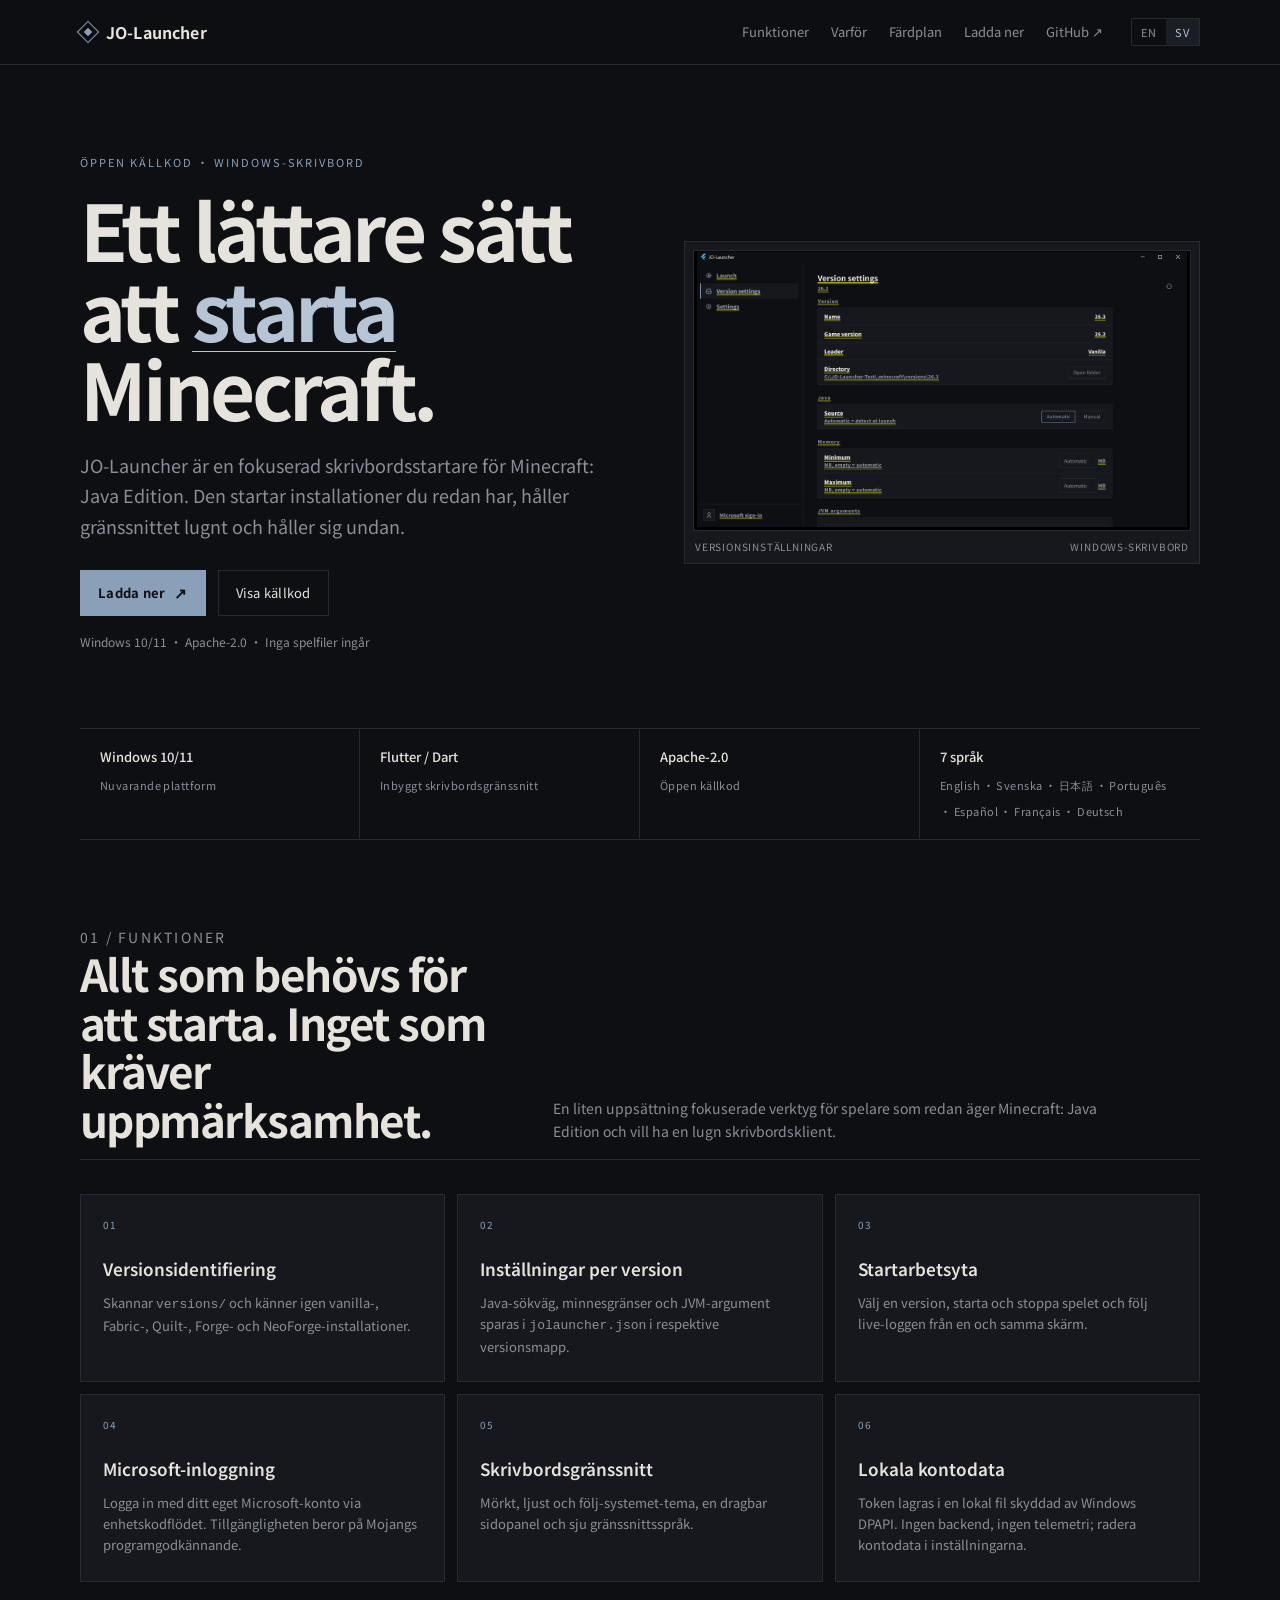
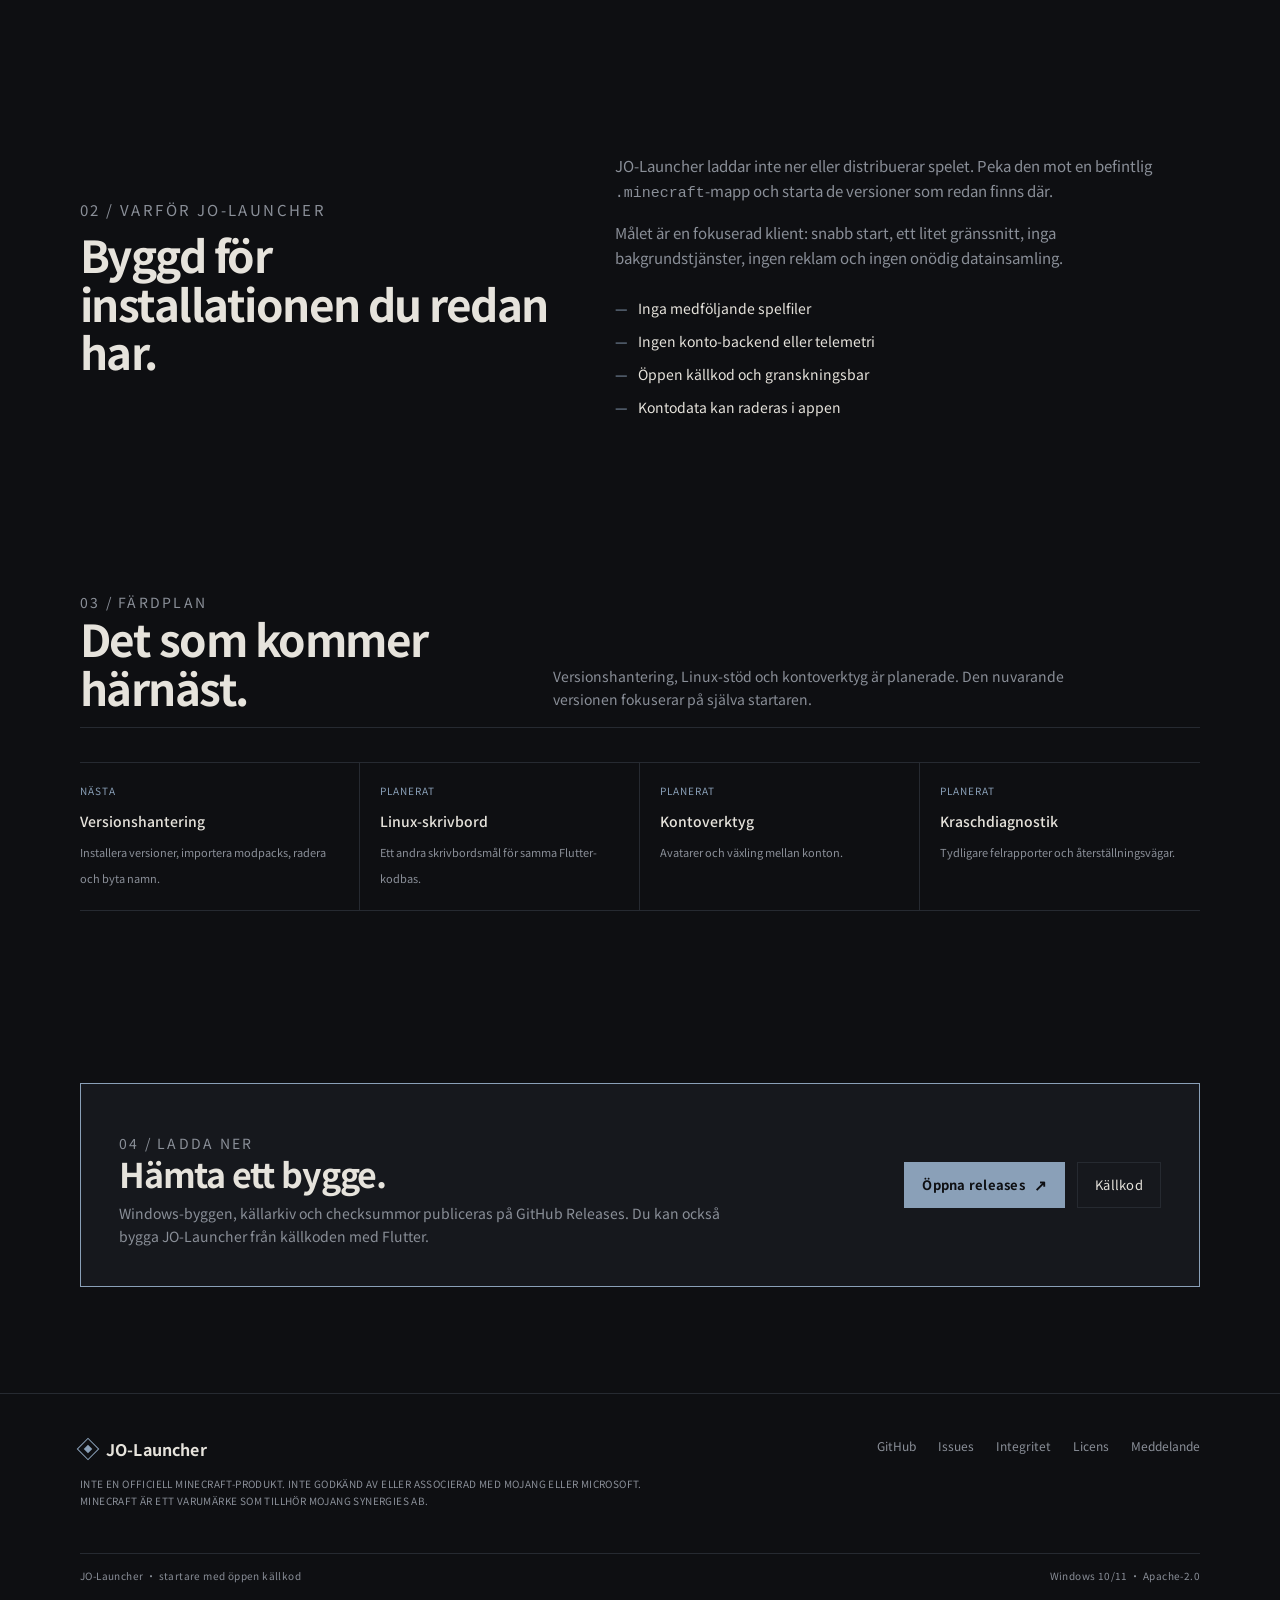
==== site/sv.html @ 1412f0dd "新增项目主页" ====
<!doctype html>
<html lang="sv">
<head>
  <meta charset="utf-8">
  <meta name="viewport" content="width=device-width, initial-scale=1">
  <meta name="theme-color" content="#0e0f12">
  <meta name="description" content="JO-Launcher är en lättviktig startare med öppen källkod för Minecraft: Java Edition.">
  <title>JO-Launcher — en lättare Minecraft: Java Edition-startare</title>
  <link rel="icon" href="assets/favicon.ico">
  <link rel="stylesheet" href="style.css">
</head>
<body>
  <a class="skip" href="#main">Hoppa till innehållet</a>

  <header>
    <div class="wrap header-inner">
      <a class="brand" href="sv.html"><span class="mark" aria-hidden="true"></span>JO-Launcher</a>
      <nav aria-label="Huvudnavigering">
        <a href="#features">Funktioner</a>
        <a href="#why">Varför</a>
        <a href="#roadmap">Färdplan</a>
        <a href="#download">Ladda ner</a>
        <a href="https://github.com/JO-Beacon/JO-Launcher" target="_blank" rel="noopener">GitHub ↗</a>
      </nav>
      <div class="lang" aria-label="Språk">
        <a href="index.html">EN</a>
        <a class="active" href="sv.html" aria-current="page">SV</a>
      </div>
    </div>
  </header>

  <main id="main">
    <section class="wrap hero">
      <div>
        <p class="eyebrow">Öppen källkod · Windows-skrivbord</p>
        <h1>Ett lättare sätt att <em>starta</em> Minecraft.</h1>
        <p class="lead">JO-Launcher är en fokuserad skrivbordsstartare för Minecraft: Java Edition. Den startar installationer du redan har, håller gränssnittet lugnt och håller sig undan.</p>
        <div class="actions">
          <a class="btn primary" href="https://github.com/JO-Beacon/JO-Launcher/releases" target="_blank" rel="noopener">Ladda ner <span>↗</span></a>
          <a class="btn" href="https://github.com/JO-Beacon/JO-Launcher" target="_blank" rel="noopener">Visa källkod</a>
        </div>
        <p class="note">Windows 10/11 · Apache-2.0 · Inga spelfiler ingår</p>
      </div>

      <figure class="shot">
        <img src="assets/screenshot.png" alt="JO-Launchers skärm för versionsinställningar" width="1128" height="720">
        <figcaption><span>Versionsinställningar</span><span>Windows-skrivbord</span></figcaption>
      </figure>
    </section>

    <div class="wrap meta-strip" aria-label="Projektfakta">
      <div><strong>Windows 10/11</strong><span>Nuvarande plattform</span></div>
      <div><strong>Flutter / Dart</strong><span>Inbyggt skrivbordsgränssnitt</span></div>
      <div><strong>Apache-2.0</strong><span>Öppen källkod</span></div>
      <div><strong>7 språk</strong><span>English · Svenska · 日本語 · Português · Español · Français · Deutsch</span></div>
    </div>

    <section id="features" class="wrap">
      <div class="section-head">
        <div>
          <p class="section-kicker">01 / Funktioner</p>
          <h2>Allt som behövs för att starta. Inget som kräver uppmärksamhet.</h2>
        </div>
        <p>En liten uppsättning fokuserade verktyg för spelare som redan äger Minecraft: Java Edition och vill ha en lugn skrivbordsklient.</p>
      </div>

      <div class="feature-grid">
        <article class="feature">
          <span class="index">01</span>
          <h3>Versionsidentifiering</h3>
          <p>Skannar <code>versions/</code> och känner igen vanilla-, Fabric-, Quilt-, Forge- och NeoForge-installationer.</p>
        </article>
        <article class="feature">
          <span class="index">02</span>
          <h3>Inställningar per version</h3>
          <p>Java-sökväg, minnesgränser och JVM-argument sparas i <code>jolauncher.json</code> i respektive versionsmapp.</p>
        </article>
        <article class="feature">
          <span class="index">03</span>
          <h3>Startarbetsyta</h3>
          <p>Välj en version, starta och stoppa spelet och följ live-loggen från en och samma skärm.</p>
        </article>
        <article class="feature">
          <span class="index">04</span>
          <h3>Microsoft-inloggning</h3>
          <p>Logga in med ditt eget Microsoft-konto via enhetskodflödet. Tillgängligheten beror på Mojangs programgodkännande.</p>
        </article>
        <article class="feature">
          <span class="index">05</span>
          <h3>Skrivbordsgränssnitt</h3>
          <p>Mörkt, ljust och följ-systemet-tema, en dragbar sidopanel och sju gränssnittsspråk.</p>
        </article>
        <article class="feature">
          <span class="index">06</span>
          <h3>Lokala kontodata</h3>
          <p>Token lagras i en lokal fil skyddad av Windows DPAPI. Ingen backend, ingen telemetri; radera kontodata i inställningarna.</p>
        </article>
      </div>
    </section>

    <section id="why" class="wrap why">
      <div>
        <p class="section-kicker">02 / Varför JO-Launcher</p>
        <h2>Byggd för installationen du redan har.</h2>
      </div>
      <div>
        <p>JO-Launcher laddar inte ner eller distribuerar spelet. Peka den mot en befintlig <code>.minecraft</code>-mapp och starta de versioner som redan finns där.</p>
        <p>Målet är en fokuserad klient: snabb start, ett litet gränssnitt, inga bakgrundstjänster, ingen reklam och ingen onödig datainsamling.</p>
        <ul class="checklist">
          <li>Inga medföljande spelfiler</li>
          <li>Ingen konto-backend eller telemetri</li>
          <li>Öppen källkod och granskningsbar</li>
          <li>Kontodata kan raderas i appen</li>
        </ul>
      </div>
    </section>

    <section id="roadmap" class="wrap">
      <div class="section-head">
        <div>
          <p class="section-kicker">03 / Färdplan</p>
          <h2>Det som kommer härnäst.</h2>
        </div>
        <p>Versionshantering, Linux-stöd och kontoverktyg är planerade. Den nuvarande versionen fokuserar på själva startaren.</p>
      </div>
      <div class="roadmap">
        <div><span>NÄSTA</span><strong>Versionshantering</strong><small>Installera versioner, importera modpacks, radera och byta namn.</small></div>
        <div><span>PLANERAT</span><strong>Linux-skrivbord</strong><small>Ett andra skrivbordsmål för samma Flutter-kodbas.</small></div>
        <div><span>PLANERAT</span><strong>Kontoverktyg</strong><small>Avatarer och växling mellan konton.</small></div>
        <div><span>PLANERAT</span><strong>Kraschdiagnostik</strong><small>Tydligare felrapporter och återställningsvägar.</small></div>
      </div>
    </section>

    <section id="download" class="wrap">
      <div class="download">
        <div>
          <p class="section-kicker">04 / Ladda ner</p>
          <h2>Hämta ett bygge.</h2>
          <p>Windows-byggen, källarkiv och checksummor publiceras på GitHub Releases. Du kan också bygga JO-Launcher från källkoden med Flutter.</p>
        </div>
        <div class="actions">
          <a class="btn primary" href="https://github.com/JO-Beacon/JO-Launcher/releases" target="_blank" rel="noopener">Öppna releases <span>↗</span></a>
          <a class="btn" href="https://github.com/JO-Beacon/JO-Launcher" target="_blank" rel="noopener">Källkod</a>
        </div>
      </div>
    </section>
  </main>

  <footer>
    <div class="wrap footer-inner">
      <div>
        <a class="brand footer-brand" href="sv.html"><span class="mark" aria-hidden="true"></span>JO-Launcher</a>
        <p class="disclaimer">Inte en officiell Minecraft-produkt. Inte godkänd av eller associerad med Mojang eller Microsoft. Minecraft är ett varumärke som tillhör Mojang Synergies AB.</p>
      </div>
      <div class="footer-links">
        <a href="https://github.com/JO-Beacon/JO-Launcher" target="_blank" rel="noopener">GitHub</a>
        <a href="https://github.com/JO-Beacon/JO-Launcher/issues" target="_blank" rel="noopener">Issues</a>
        <a href="https://github.com/JO-Beacon/JO-Launcher/blob/main/PRIVACY.md" target="_blank" rel="noopener">Integritet</a>
        <a href="https://github.com/JO-Beacon/JO-Launcher/blob/main/LICENSE" target="_blank" rel="noopener">Licens</a>
        <a href="https://github.com/JO-Beacon/JO-Launcher/blob/main/NOTICE" target="_blank" rel="noopener">Meddelande</a>
      </div>
    </div>
    <div class="wrap footer-bottom">
      <span>JO-Launcher · startare med öppen källkod</span>
      <span>Windows 10/11 · Apache-2.0</span>
    </div>
  </footer>
</body>
</html>
---- site/style.css ----
@font-face {
  font-family: "Noto Sans SC";
  src: url("assets/NotoSansSC-subset.woff2") format("woff2");
  font-weight: 100 900;
  font-display: swap;
}

:root {
  color-scheme: dark;
  --bg: #0e0f12;
  --surface: #16181d;
  --surface-2: #1b1e24;
  --border: #262a31;
  --text: #e6e3dc;
  --secondary: #8a8f98;
  --accent: #8aa0b8;
  --accent-soft: #b5c5d6;
  --danger: #c98a7a;
  --max: 1120px;
}

* {
  box-sizing: border-box;
}

html {
  scroll-behavior: smooth;
}

body {
  margin: 0;
  background: var(--bg);
  color: var(--text);
  font-family: "Noto Sans SC", "Segoe UI", sans-serif;
  font-size: 16px;
  line-height: 1.65;
  -webkit-font-smoothing: antialiased;
}

a {
  color: var(--accent-soft);
  text-decoration: none;
}

a:hover {
  color: var(--text);
}

.wrap {
  width: min(var(--max), calc(100% - 48px));
  margin: 0 auto;
}

.skip {
  position: absolute;
  left: -9999px;
  top: 8px;
  background: var(--surface);
  border: 1px solid var(--accent);
  padding: 8px 12px;
  z-index: 20;
}

.skip:focus {
  left: 8px;
}

header {
  position: sticky;
  top: 0;
  z-index: 10;
  background: color-mix(in srgb, var(--bg) 90%, transparent);
  border-bottom: 1px solid var(--border);
  backdrop-filter: blur(14px);
}

.header-inner {
  min-height: 64px;
  display: flex;
  align-items: center;
  gap: 28px;
}

.brand {
  display: inline-flex;
  align-items: center;
  gap: 10px;
  color: var(--text);
  font-weight: 700;
  letter-spacing: 0.01em;
  white-space: nowrap;
}

.mark {
  width: 16px;
  height: 16px;
  border: 1px solid var(--accent);
  transform: rotate(45deg);
  display: inline-block;
  position: relative;
}

.mark::after {
  content: "";
  position: absolute;
  inset: 4px;
  background: var(--accent);
}

nav {
  display: flex;
  gap: 22px;
  margin-left: auto;
  font-size: 13px;
}

nav a {
  color: var(--secondary);
}

nav a:hover {
  color: var(--text);
}

.lang {
  display: inline-flex;
  border: 1px solid var(--border);
  font-size: 11px;
  letter-spacing: 0.08em;
  text-transform: uppercase;
}

.lang a {
  padding: 4px 9px;
  color: var(--secondary);
}

.lang a.active {
  background: var(--surface-2);
  color: var(--accent-soft);
}

main {
  overflow: hidden;
}

.hero {
  display: grid;
  grid-template-columns: 1.03fr 0.97fr;
  align-items: center;
  gap: 56px;
  padding: 88px 0 76px;
}

.eyebrow {
  margin: 0 0 18px;
  color: var(--accent);
  font-size: 11px;
  letter-spacing: 0.18em;
  text-transform: uppercase;
}

h1,
h2,
h3,
p {
  margin-top: 0;
}

h1 {
  max-width: 700px;
  margin-bottom: 22px;
  font-size: clamp(44px, 6.2vw, 78px);
  line-height: 1.02;
  letter-spacing: -0.045em;
  font-weight: 700;
}

h1 em {
  color: var(--accent-soft);
  font-style: normal;
  text-decoration: underline;
  text-decoration-thickness: 1px;
  text-underline-offset: 0.12em;
}

.lead {
  max-width: 560px;
  margin-bottom: 28px;
  color: var(--secondary);
  font-size: 18px;
  line-height: 1.7;
}

.actions {
  display: flex;
  flex-wrap: wrap;
  gap: 12px;
}

.btn {
  display: inline-flex;
  align-items: center;
  gap: 9px;
  min-height: 42px;
  padding: 10px 17px;
  border: 1px solid var(--border);
  color: var(--text);
  font-size: 13px;
  letter-spacing: 0.02em;
}

.btn:hover {
  border-color: var(--accent);
  color: var(--text);
}

.btn.primary {
  background: var(--accent);
  border-color: var(--accent);
  color: var(--bg);
  font-weight: 700;
}

.btn.primary:hover {
  background: var(--accent-soft);
  border-color: var(--accent-soft);
}

.btn span {
  font-size: 15px;
}

.note {
  margin: 16px 0 0;
  color: var(--secondary);
  font-size: 12px;
}

.shot {
  margin: 0;
  border: 1px solid var(--border);
  background: var(--surface);
  padding: 8px;
}

.shot img {
  display: block;
  width: 100%;
  height: auto;
  border: 1px solid var(--border);
}

.shot figcaption {
  display: flex;
  justify-content: space-between;
  gap: 12px;
  padding: 8px 2px 0;
  color: var(--secondary);
  font-size: 10px;
  letter-spacing: 0.08em;
  text-transform: uppercase;
}

.meta-strip {
  display: grid;
  grid-template-columns: repeat(4, 1fr);
  border-top: 1px solid var(--border);
  border-bottom: 1px solid var(--border);
}

.meta-strip div {
  min-height: 70px;
  padding: 17px 20px;
  border-right: 1px solid var(--border);
}

.meta-strip div:last-child {
  border-right: 0;
}

.meta-strip strong {
  display: block;
  margin-bottom: 2px;
  color: var(--text);
  font-size: 13px;
  font-weight: 500;
}

.meta-strip span {
  color: var(--secondary);
  font-size: 11px;
  letter-spacing: 0.04em;
}

section {
  padding: 86px 0;
}

.section-head {
  display: grid;
  grid-template-columns: 0.8fr 1.2fr;
  gap: 42px;
  align-items: end;
  margin-bottom: 34px;
  padding-bottom: 16px;
  border-bottom: 1px solid var(--border);
}

.section-kicker {
  margin-bottom: 8px;
  color: var(--accent);
  font-size: 10px;
  letter-spacing: 0.16em;
  text-transform: uppercase;
}

h2 {
  margin-bottom: 0;
  font-size: clamp(30px, 4vw, 44px);
  line-height: 1.1;
  letter-spacing: -0.035em;
}

.section-head p {
  max-width: 560px;
  margin: 0;
  color: var(--secondary);
  font-size: 14px;
}

.feature-grid {
  display: grid;
  grid-template-columns: repeat(3, 1fr);
  gap: 12px;
}

.feature {
  min-height: 188px;
  padding: 22px;
  border: 1px solid var(--border);
  background: var(--surface);
}

.feature:hover {
  border-color: var(--accent);
}

.feature .index {
  display: block;
  margin-bottom: 22px;
  color: var(--accent);
  font-size: 10px;
  letter-spacing: 0.1em;
}

.feature h3 {
  margin-bottom: 8px;
  font-size: 17px;
  font-weight: 600;
}

.feature p {
  margin: 0;
  color: var(--secondary);
  font-size: 13px;
  line-height: 1.65;
}

.why {
  display: grid;
  grid-template-columns: 0.9fr 1.1fr;
  gap: 56px;
  align-items: center;
}

.why p {
  max-width: 560px;
  color: var(--secondary);
  font-size: 15px;
}

.checklist {
  display: grid;
  gap: 10px;
  margin: 26px 0 0;
  padding: 0;
  list-style: none;
}

.checklist li {
  display: flex;
  gap: 10px;
  color: var(--text);
  font-size: 14px;
}

.checklist li::before {
  content: "—";
  color: var(--accent);
}

.roadmap {
  display: grid;
  grid-template-columns: repeat(4, 1fr);
  border-top: 1px solid var(--border);
}

.roadmap div {
  padding: 20px 20px 20px 0;
  border-bottom: 1px solid var(--border);
  border-right: 1px solid var(--border);
}

.roadmap div:not(:first-child) {
  padding-left: 20px;
}

.roadmap div:last-child {
  border-right: 0;
}

.roadmap span {
  display: block;
  margin-bottom: 10px;
  color: var(--accent);
  font-size: 10px;
  letter-spacing: 0.1em;
}

.roadmap strong {
  display: block;
  margin-bottom: 4px;
  font-size: 14px;
  font-weight: 500;
}

.roadmap small {
  color: var(--secondary);
  font-size: 11px;
}

.download {
  display: flex;
  justify-content: space-between;
  align-items: center;
  gap: 36px;
  padding: 38px;
  border: 1px solid var(--accent);
  background: var(--surface);
}

.download h2 {
  font-size: clamp(26px, 3vw, 34px);
}

.download p {
  max-width: 620px;
  margin: 10px 0 0;
  color: var(--secondary);
  font-size: 14px;
}

.download .actions {
  flex-shrink: 0;
}

footer {
  margin-top: 20px;
  border-top: 1px solid var(--border);
}

.footer-inner {
  display: grid;
  grid-template-columns: 1.3fr 0.7fr;
  gap: 40px;
  padding: 42px 0 34px;
}

.footer-brand {
  margin-bottom: 12px;
}

.disclaimer {
  max-width: 620px;
  color: var(--secondary);
  font-size: 10px;
  line-height: 1.7;
  letter-spacing: 0.04em;
  text-transform: uppercase;
}

.footer-links {
  display: flex;
  flex-wrap: wrap;
  justify-content: flex-end;
  align-content: flex-start;
  gap: 12px 22px;
  color: var(--secondary);
  font-size: 12px;
}

.footer-links a {
  color: var(--secondary);
}

.footer-bottom {
  display: flex;
  justify-content: space-between;
  gap: 20px;
  padding: 14px 0 24px;
  border-top: 1px solid var(--border);
  color: var(--secondary);
  font-size: 10px;
  letter-spacing: 0.04em;
}

@media (max-width: 900px) {
  .hero,
  .why,
  .section-head {
    grid-template-columns: 1fr;
  }

  .hero {
    gap: 34px;
    padding-top: 58px;
  }

  .feature-grid {
    grid-template-columns: repeat(2, 1fr);
  }

  .roadmap {
    grid-template-columns: repeat(2, 1fr);
  }

  .roadmap div:nth-child(2) {
    border-right: 0;
  }

  .download {
    align-items: flex-start;
    flex-direction: column;
  }

  .meta-strip {
    grid-template-columns: repeat(2, 1fr);
  }

  .meta-strip div:nth-child(2) {
    border-right: 0;
  }

  .meta-strip div:nth-child(-n + 2) {
    border-bottom: 1px solid var(--border);
  }
}

@media (max-width: 620px) {
  .wrap {
    width: min(var(--max), calc(100% - 32px));
  }

  header {
    position: static;
  }

  .header-inner {
    flex-wrap: wrap;
    gap: 12px;
    padding: 14px 0;
  }

  nav {
    order: 3;
    width: 100%;
    gap: 16px;
    margin-left: 0;
  }

  .lang {
    margin-left: auto;
  }

  .hero {
    padding: 46px 0 54px;
  }

  h1 {
    font-size: 44px;
  }

  .lead {
    font-size: 16px;
  }

  section {
    padding: 62px 0;
  }

  .feature-grid,
  .roadmap {
    grid-template-columns: 1fr;
  }

  .roadmap div,
  .roadmap div:not(:first-child) {
    padding: 16px 0;
    border-right: 0;
  }

  .download {
    padding: 24px;
  }

  .footer-inner {
    grid-template-columns: 1fr;
  }

  .footer-links {
    justify-content: flex-start;
  }

  .footer-bottom {
    flex-direction: column;
    gap: 6px;
  }
}
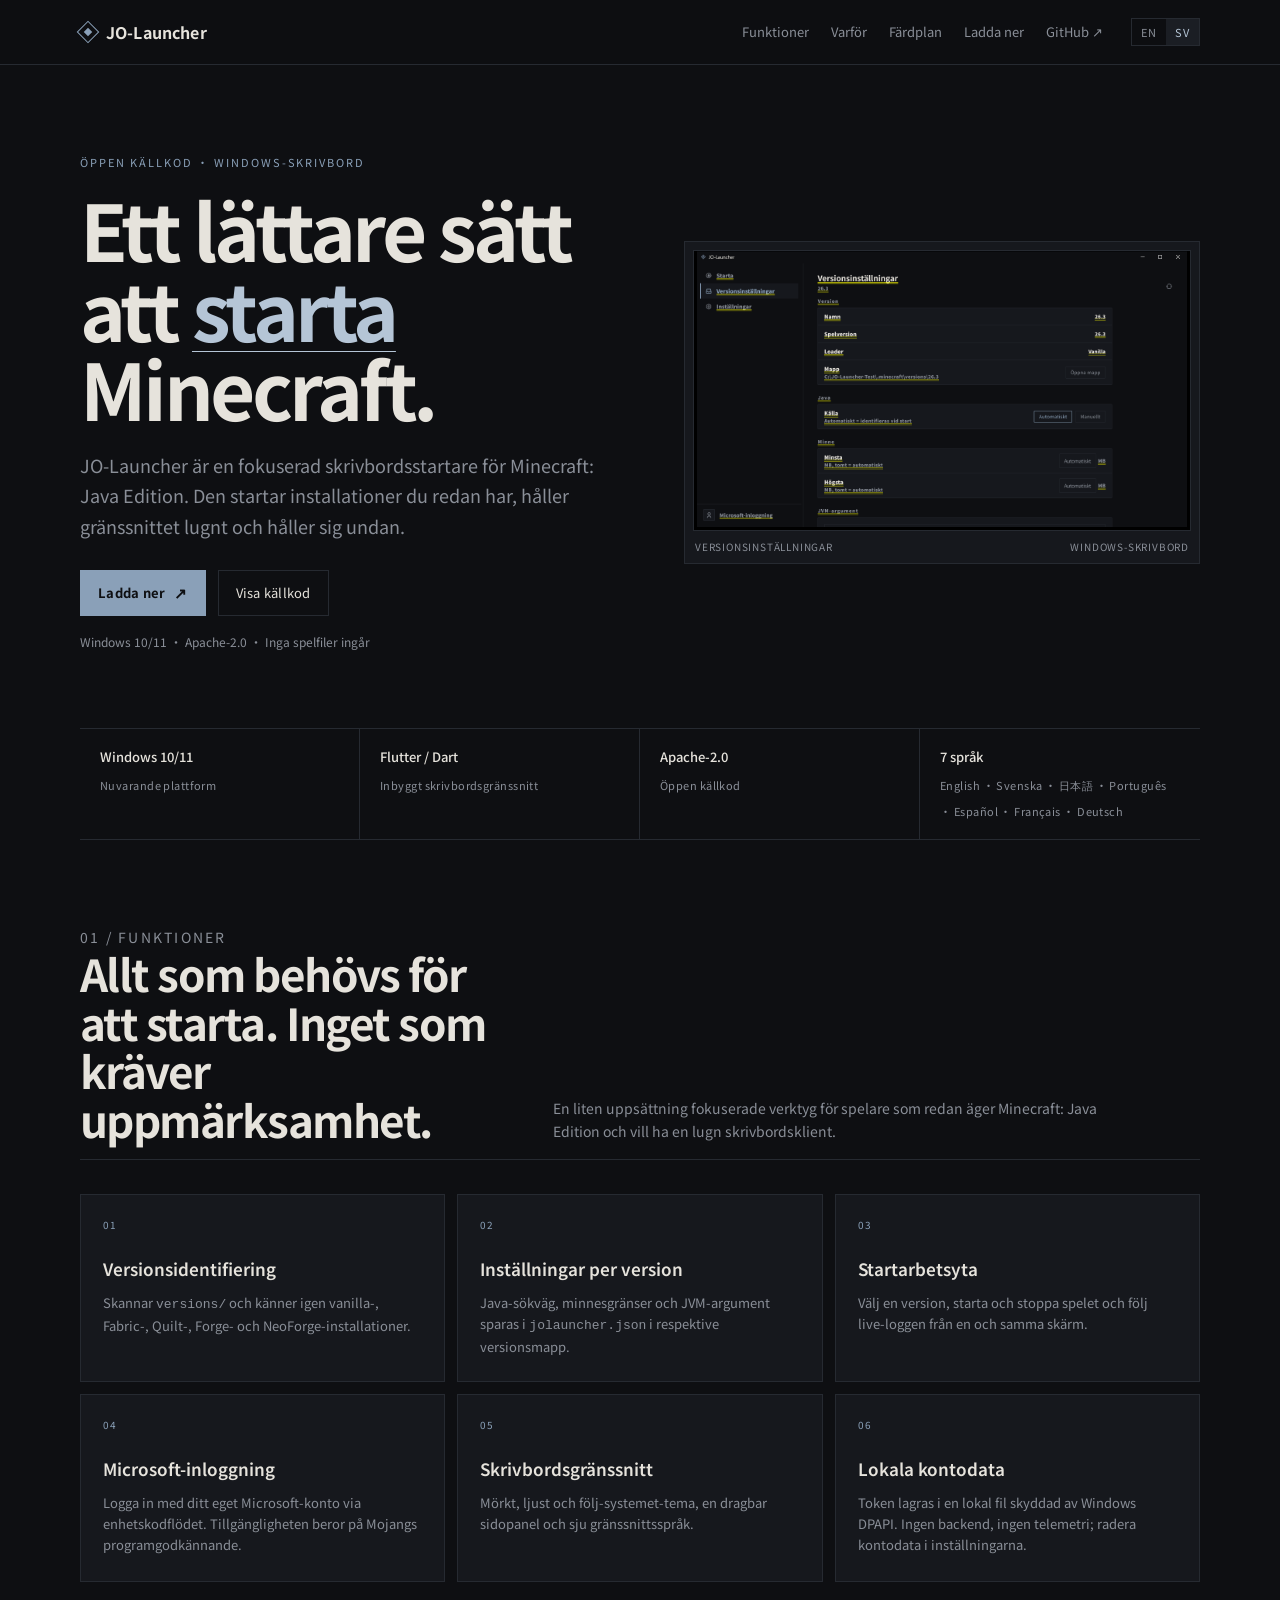
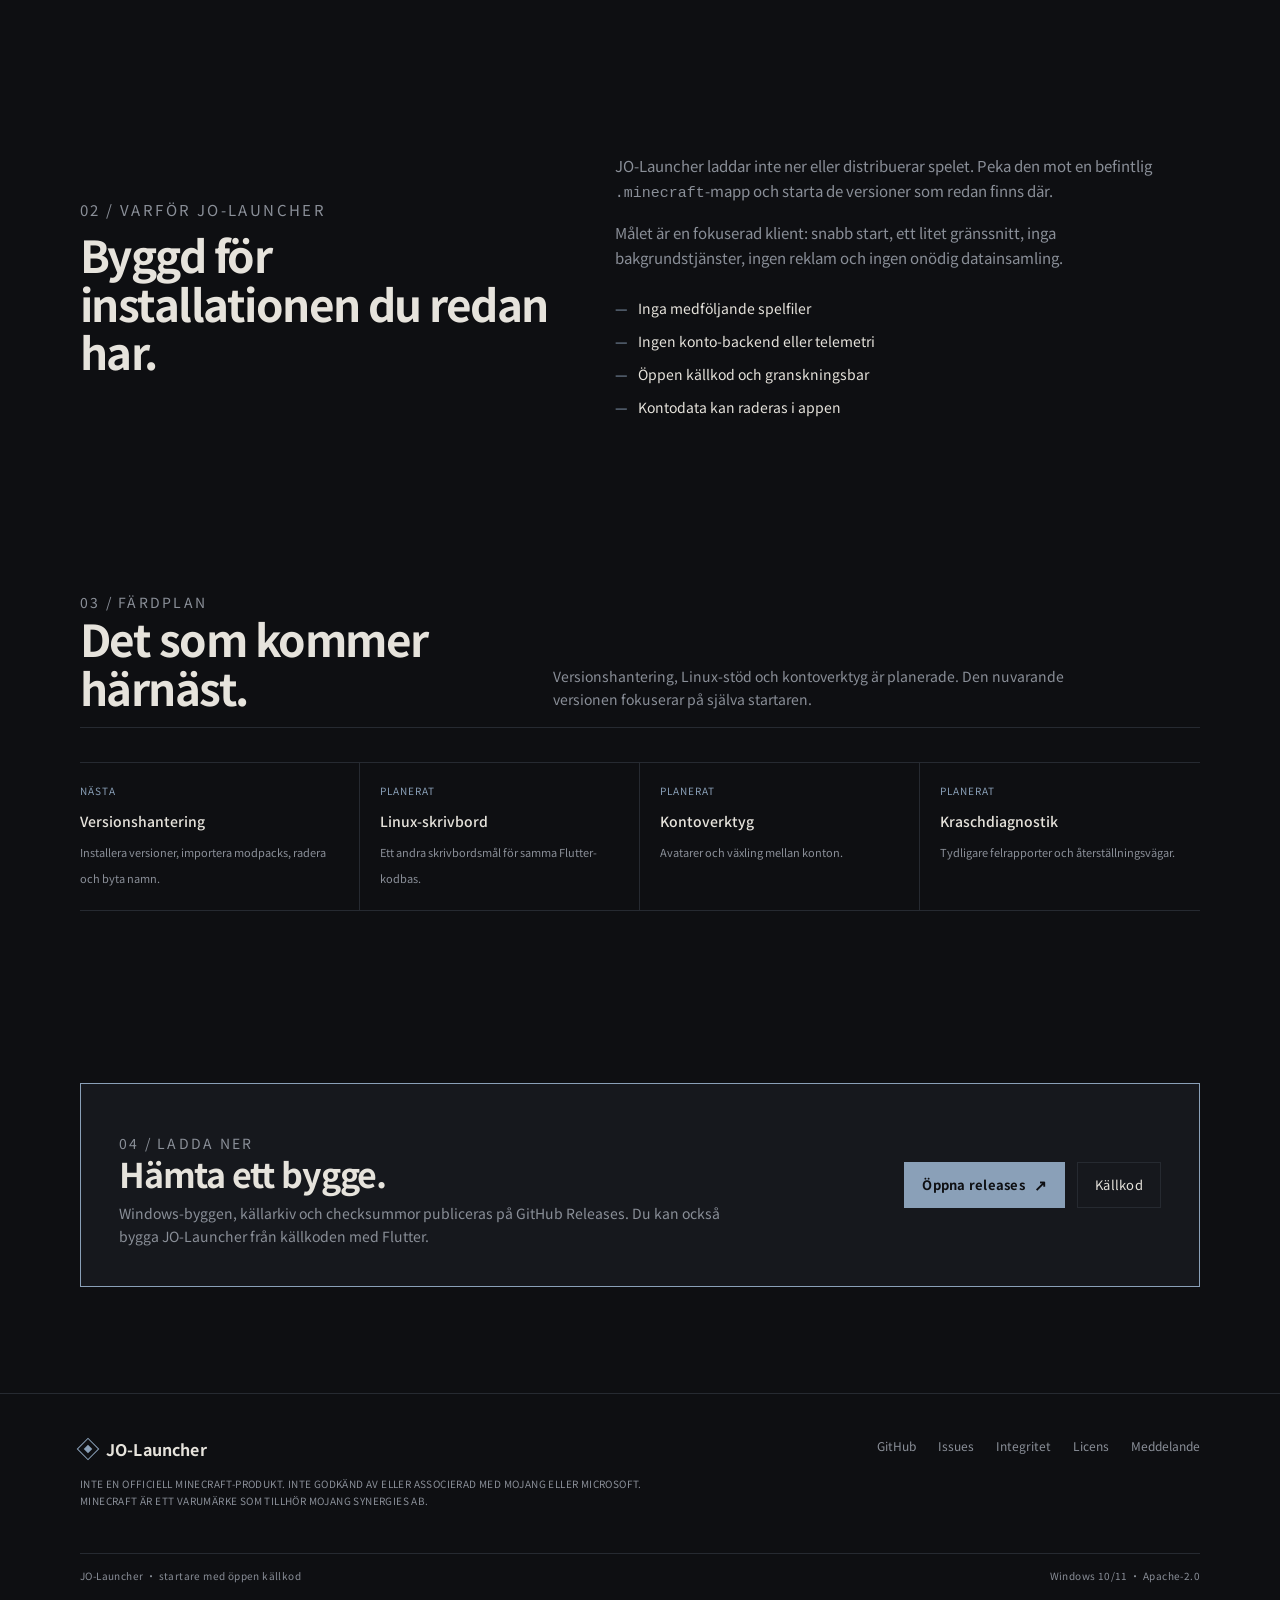
==== commit 4ad139bf: "更新中英文截图" ====
--- a/site/sv.html
+++ b/site/sv.html
@@ -43,7 +43,7 @@
       </div>
 
       <figure class="shot">
-        <img src="assets/screenshot.png" alt="JO-Launchers skärm för versionsinställningar" width="1128" height="720">
+        <img src="assets/screenshot_sv.png" alt="JO-Launchers skärm för versionsinställningar" width="1280" height="720">
         <figcaption><span>Versionsinställningar</span><span>Windows-skrivbord</span></figcaption>
       </figure>
     </section>
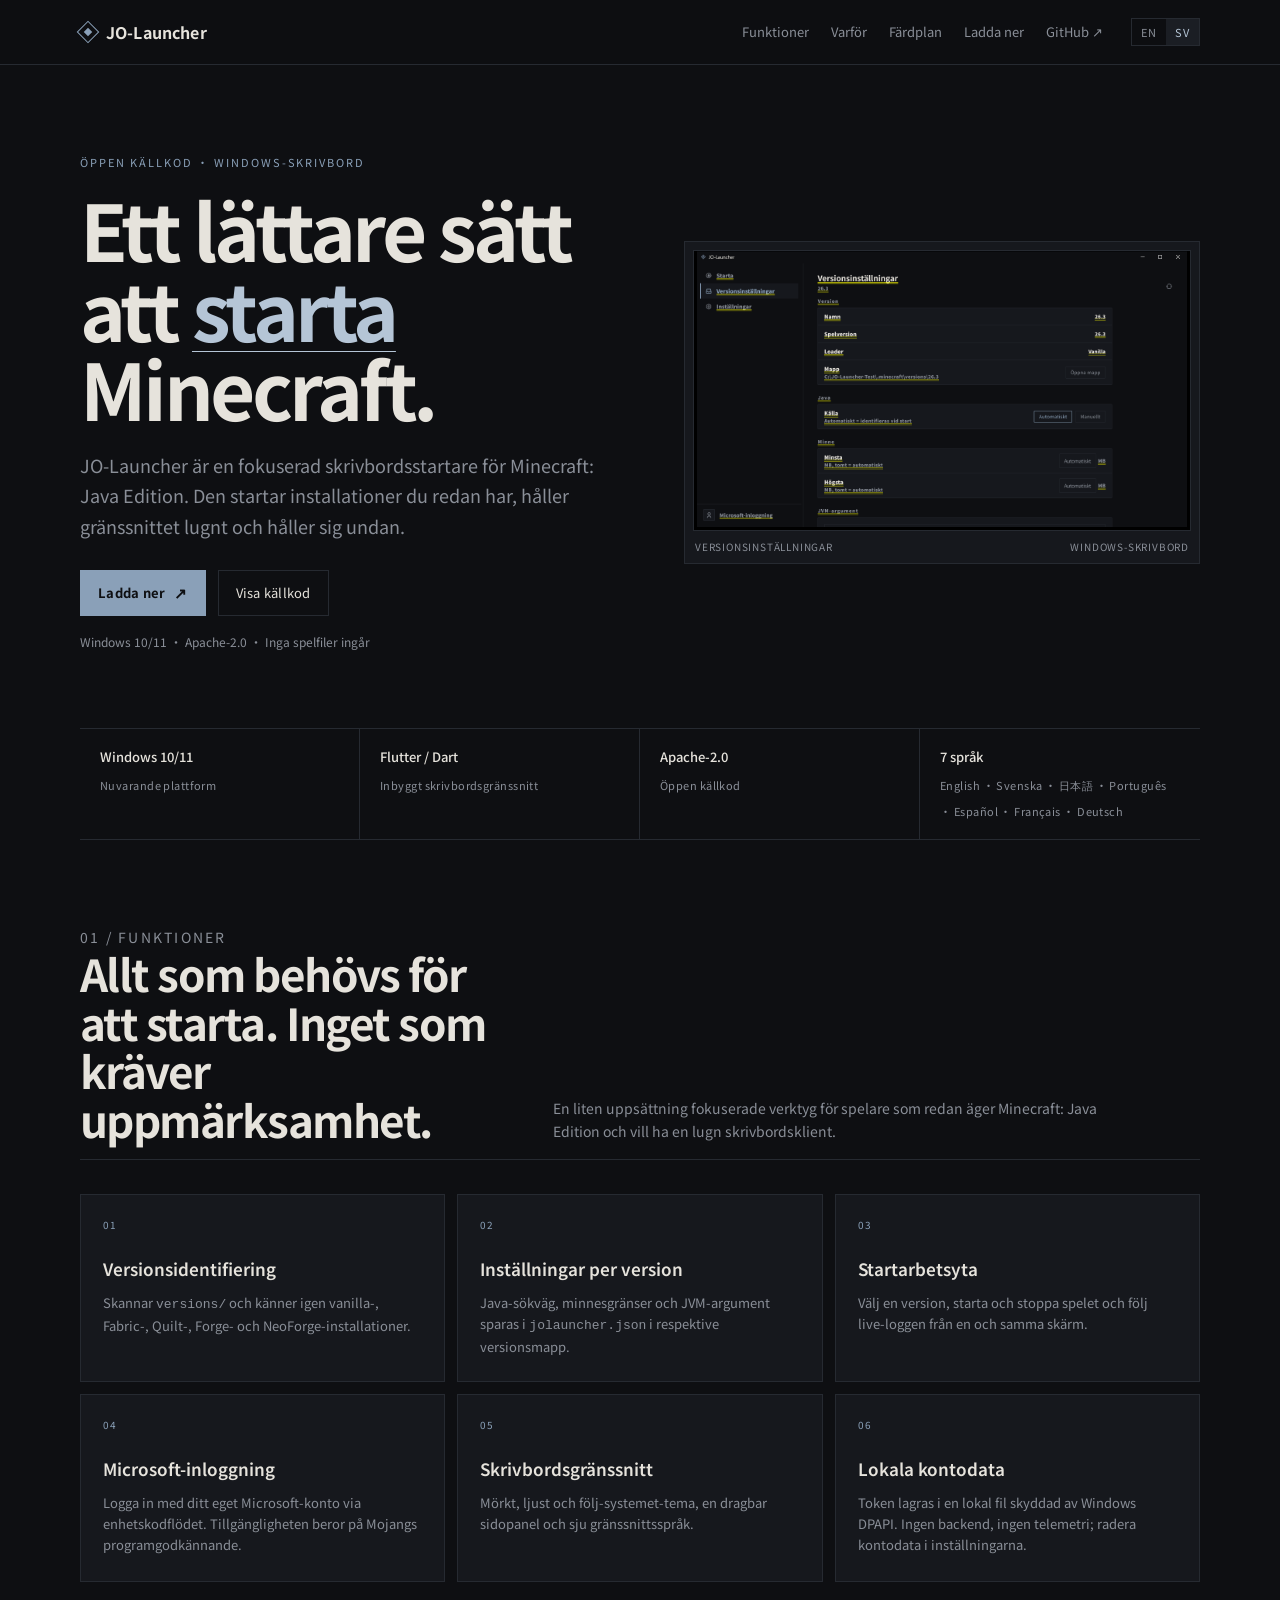
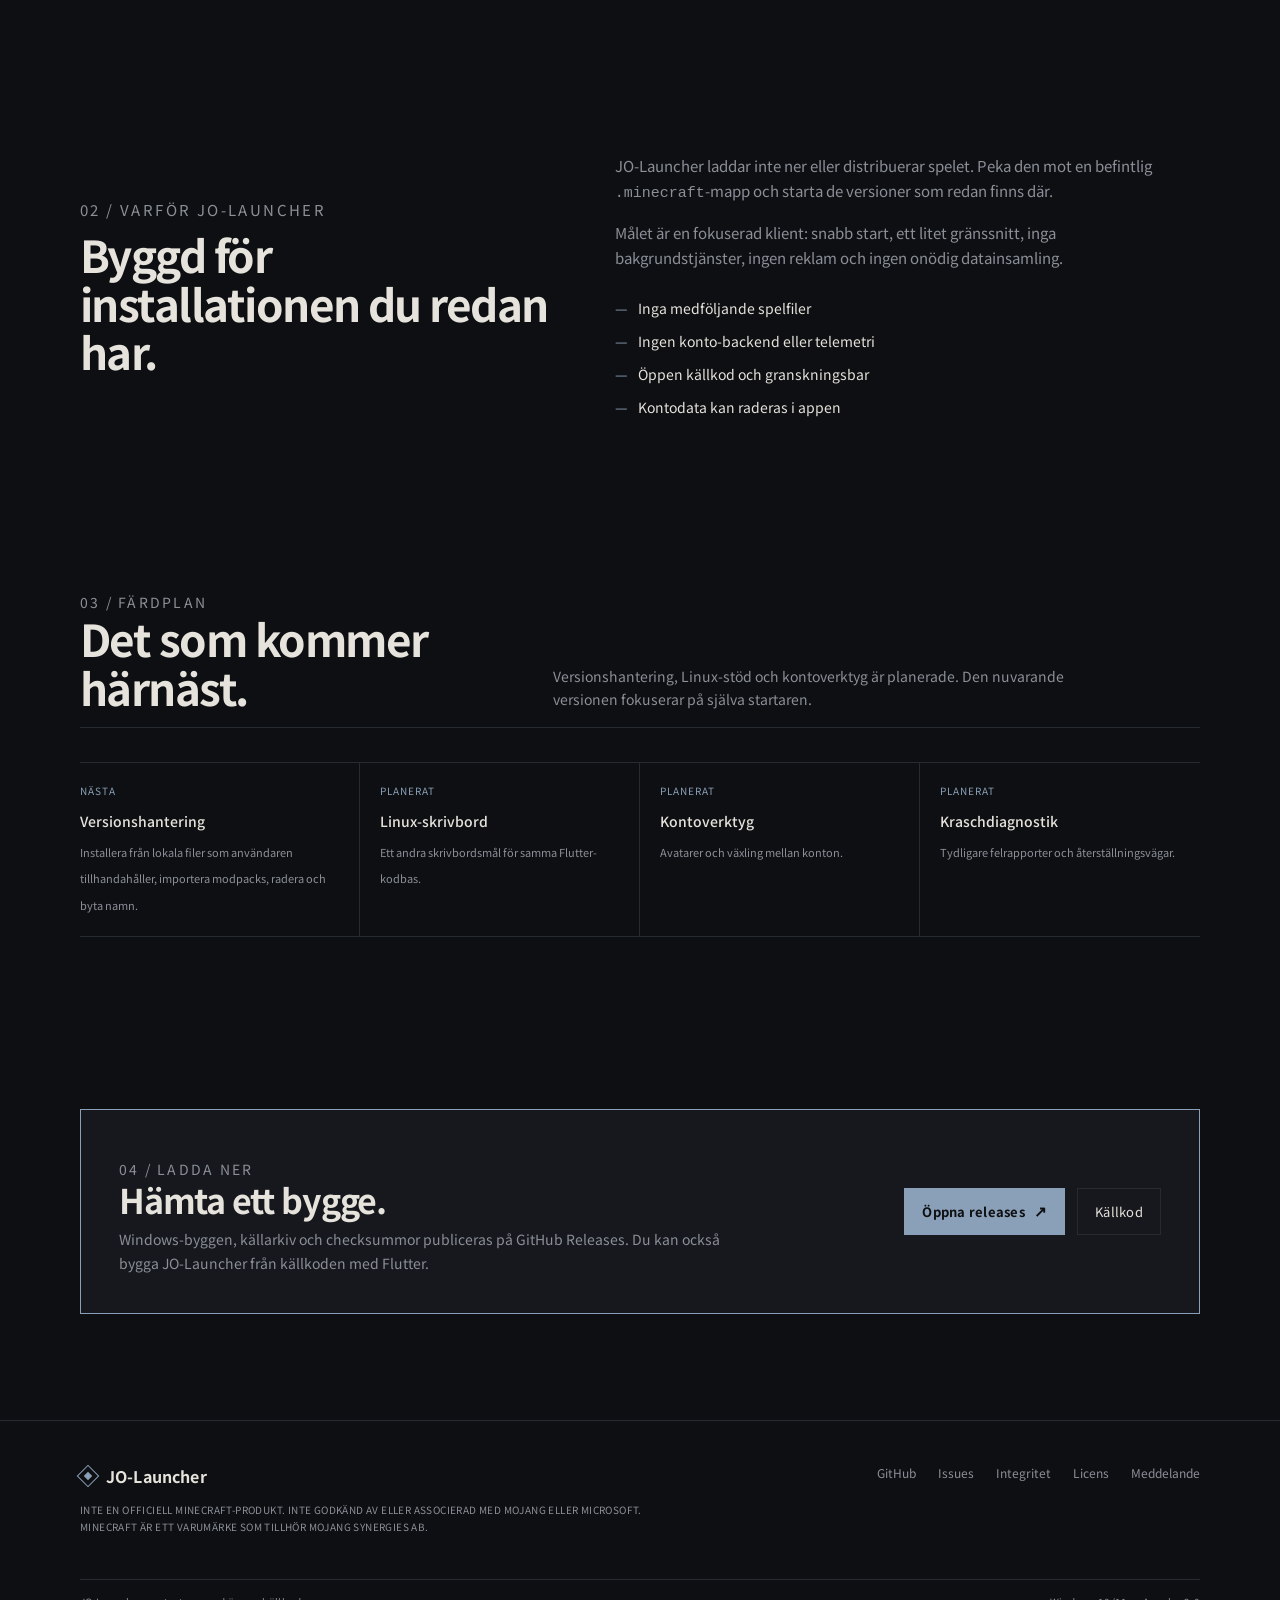
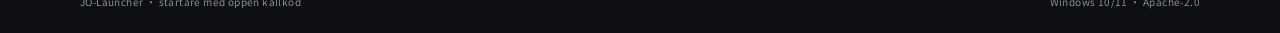
==== commit 2e928c93: "明确 Roadmap 的版本安装措辞" ====
--- a/site/sv.html
+++ b/site/sv.html
@@ -124,7 +124,7 @@
         <p>Versionshantering, Linux-stöd och kontoverktyg är planerade. Den nuvarande versionen fokuserar på själva startaren.</p>
       </div>
       <div class="roadmap">
-        <div><span>NÄSTA</span><strong>Versionshantering</strong><small>Installera versioner, importera modpacks, radera och byta namn.</small></div>
+        <div><span>NÄSTA</span><strong>Versionshantering</strong><small>Installera från lokala filer som användaren tillhandahåller, importera modpacks, radera och byta namn.</small></div>
         <div><span>PLANERAT</span><strong>Linux-skrivbord</strong><small>Ett andra skrivbordsmål för samma Flutter-kodbas.</small></div>
         <div><span>PLANERAT</span><strong>Kontoverktyg</strong><small>Avatarer och växling mellan konton.</small></div>
         <div><span>PLANERAT</span><strong>Kraschdiagnostik</strong><small>Tydligare felrapporter och återställningsvägar.</small></div>
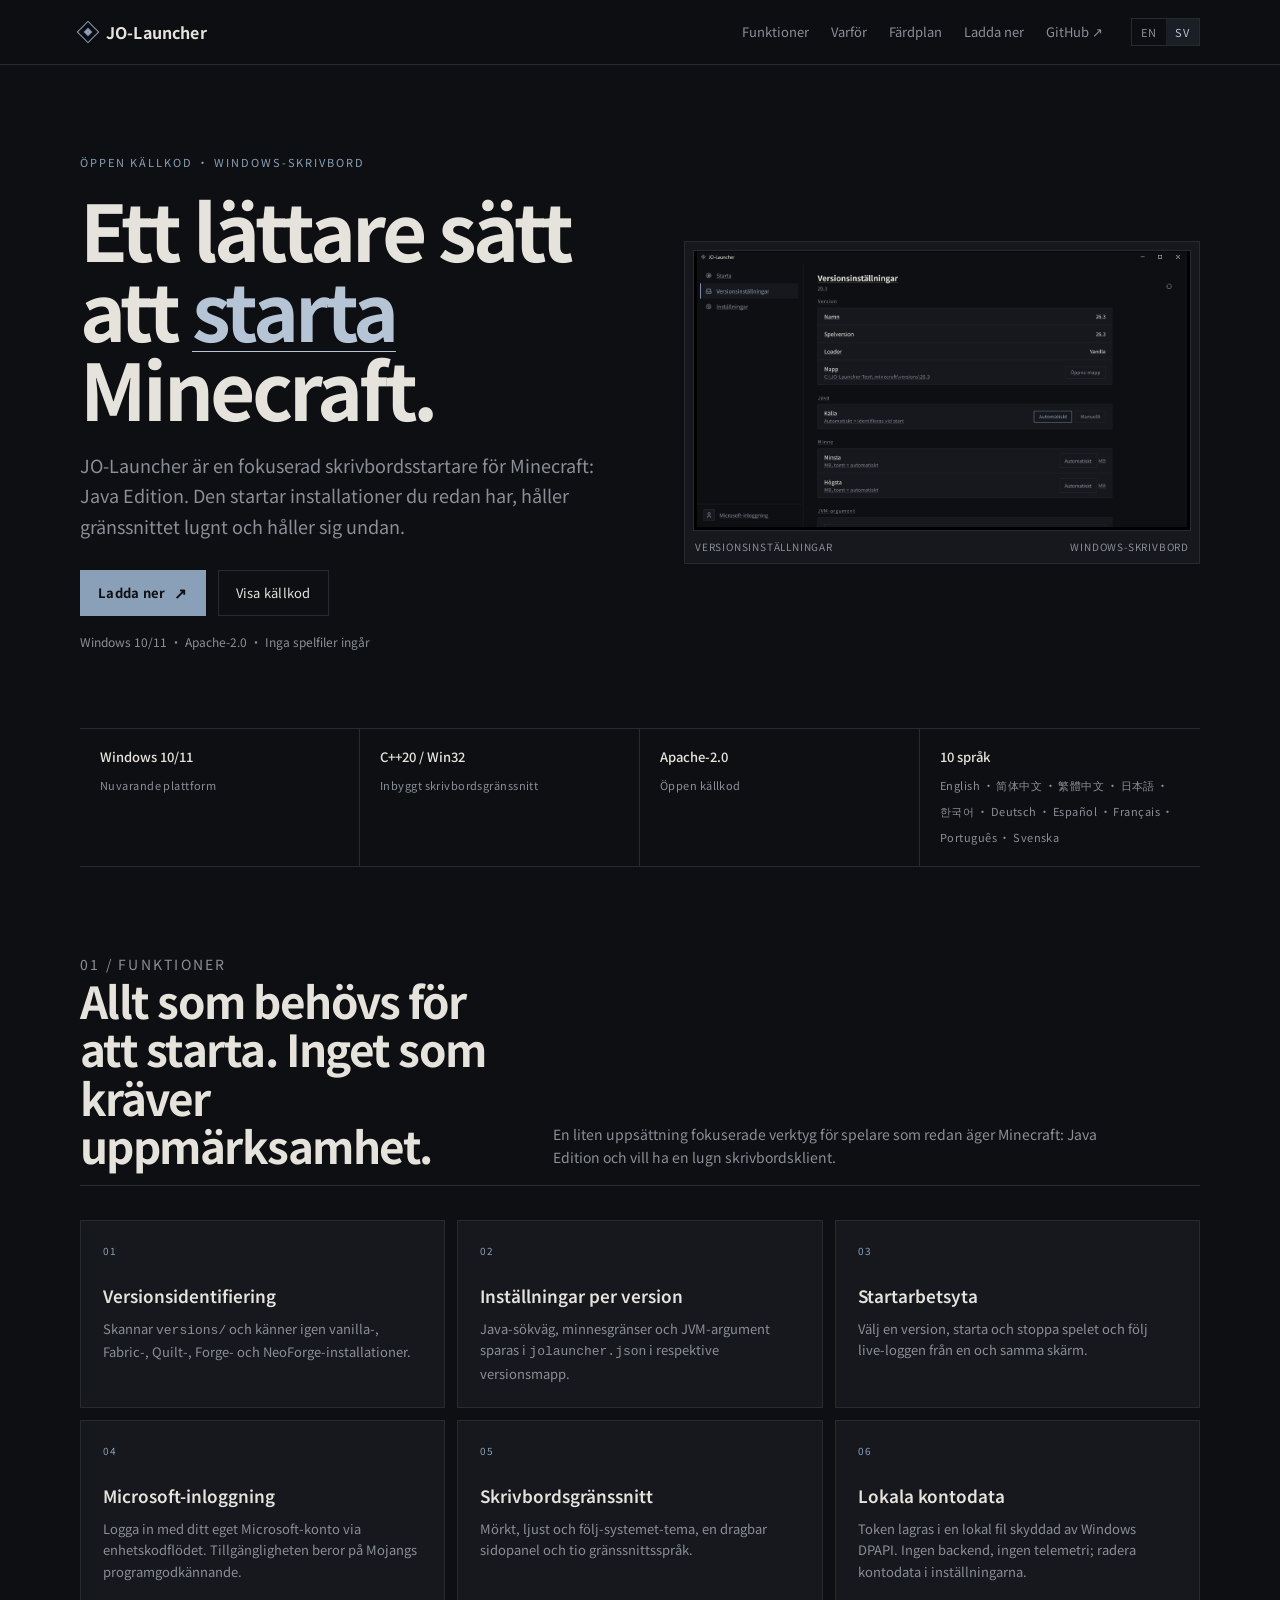
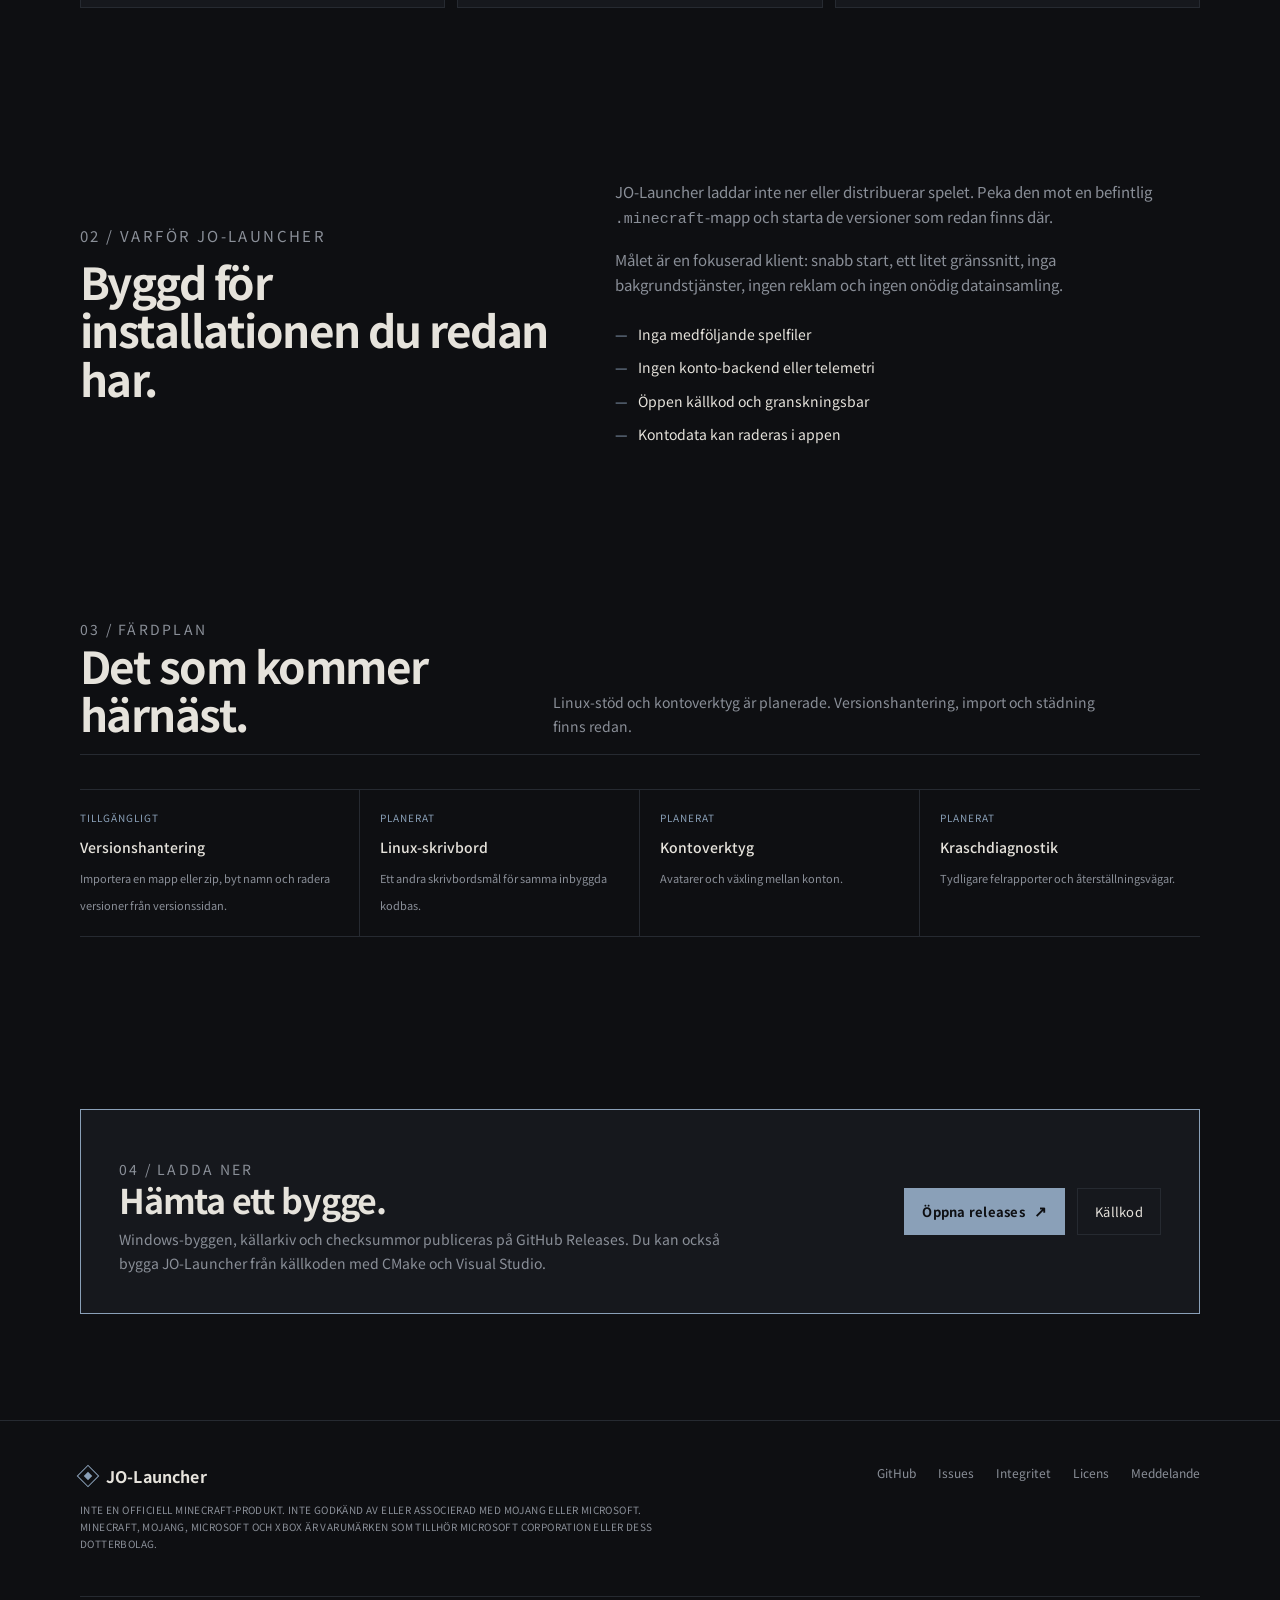
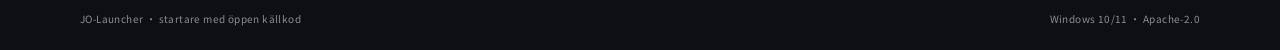
==== commit a95bfd7a: "初始提交：JO-Launcher 0.1.0（Windows 原生版） - 用 C++20 + Win32/Direct2D 重写启动器，移除旧的 Flutter 工程 - 扫描并启动已安装的 Min" ====
--- a/site/sv.html
+++ b/site/sv.html
@@ -50,9 +50,9 @@
 
     <div class="wrap meta-strip" aria-label="Projektfakta">
       <div><strong>Windows 10/11</strong><span>Nuvarande plattform</span></div>
-      <div><strong>Flutter / Dart</strong><span>Inbyggt skrivbordsgränssnitt</span></div>
+      <div><strong>C++20 / Win32</strong><span>Inbyggt skrivbordsgränssnitt</span></div>
       <div><strong>Apache-2.0</strong><span>Öppen källkod</span></div>
-      <div><strong>7 språk</strong><span>English · Svenska · 日本語 · Português · Español · Français · Deutsch</span></div>
+      <div><strong>10 språk</strong><span>English · 简体中文 · 繁體中文 · 日本語 · 한국어 · Deutsch · Español · Français · Português · Svenska</span></div>
     </div>
 
     <section id="features" class="wrap">
@@ -88,7 +88,7 @@
         <article class="feature">
           <span class="index">05</span>
           <h3>Skrivbordsgränssnitt</h3>
-          <p>Mörkt, ljust och följ-systemet-tema, en dragbar sidopanel och sju gränssnittsspråk.</p>
+          <p>Mörkt, ljust och följ-systemet-tema, en dragbar sidopanel och tio gränssnittsspråk.</p>
         </article>
         <article class="feature">
           <span class="index">06</span>
@@ -121,11 +121,11 @@
           <p class="section-kicker">03 / Färdplan</p>
           <h2>Det som kommer härnäst.</h2>
         </div>
-        <p>Versionshantering, Linux-stöd och kontoverktyg är planerade. Den nuvarande versionen fokuserar på själva startaren.</p>
+        <p>Linux-stöd och kontoverktyg är planerade. Versionshantering, import och städning finns redan.</p>
       </div>
       <div class="roadmap">
-        <div><span>NÄSTA</span><strong>Versionshantering</strong><small>Installera från lokala filer som användaren tillhandahåller, importera modpacks, radera och byta namn.</small></div>
-        <div><span>PLANERAT</span><strong>Linux-skrivbord</strong><small>Ett andra skrivbordsmål för samma Flutter-kodbas.</small></div>
+        <div><span>TILLGÄNGLIGT</span><strong>Versionshantering</strong><small>Importera en mapp eller zip, byt namn och radera versioner från versionssidan.</small></div>
+        <div><span>PLANERAT</span><strong>Linux-skrivbord</strong><small>Ett andra skrivbordsmål för samma inbyggda kodbas.</small></div>
         <div><span>PLANERAT</span><strong>Kontoverktyg</strong><small>Avatarer och växling mellan konton.</small></div>
         <div><span>PLANERAT</span><strong>Kraschdiagnostik</strong><small>Tydligare felrapporter och återställningsvägar.</small></div>
       </div>
@@ -136,7 +136,7 @@
         <div>
           <p class="section-kicker">04 / Ladda ner</p>
           <h2>Hämta ett bygge.</h2>
-          <p>Windows-byggen, källarkiv och checksummor publiceras på GitHub Releases. Du kan också bygga JO-Launcher från källkoden med Flutter.</p>
+          <p>Windows-byggen, källarkiv och checksummor publiceras på GitHub Releases. Du kan också bygga JO-Launcher från källkoden med CMake och Visual Studio.</p>
         </div>
         <div class="actions">
           <a class="btn primary" href="https://github.com/JO-Beacon/JO-Launcher/releases" target="_blank" rel="noopener">Öppna releases <span>↗</span></a>
@@ -150,7 +150,7 @@
     <div class="wrap footer-inner">
       <div>
         <a class="brand footer-brand" href="sv.html"><span class="mark" aria-hidden="true"></span>JO-Launcher</a>
-        <p class="disclaimer">Inte en officiell Minecraft-produkt. Inte godkänd av eller associerad med Mojang eller Microsoft. Minecraft är ett varumärke som tillhör Mojang Synergies AB.</p>
+        <p class="disclaimer">Inte en officiell Minecraft-produkt. Inte godkänd av eller associerad med Mojang eller Microsoft. Minecraft, Mojang, Microsoft och Xbox är varumärken som tillhör Microsoft Corporation eller dess dotterbolag.</p>
       </div>
       <div class="footer-links">
         <a href="https://github.com/JO-Beacon/JO-Launcher" target="_blank" rel="noopener">GitHub</a>
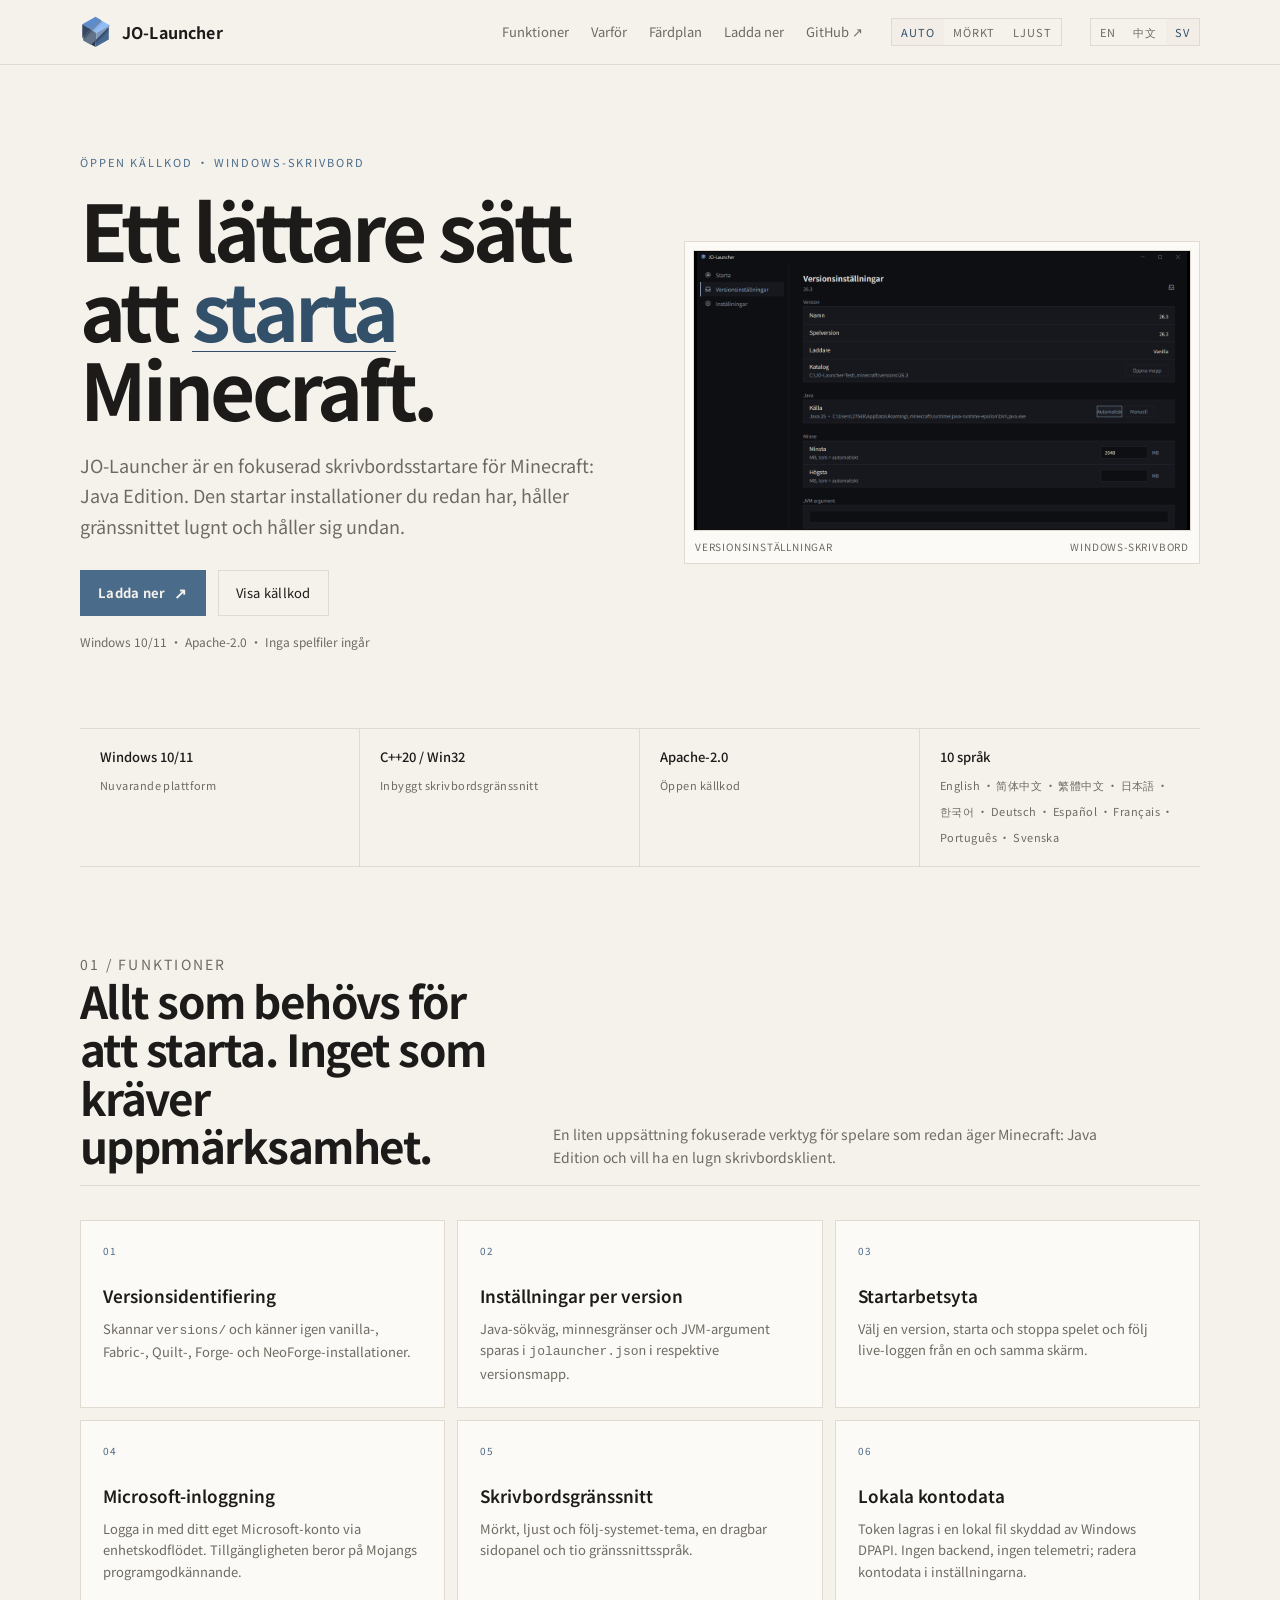
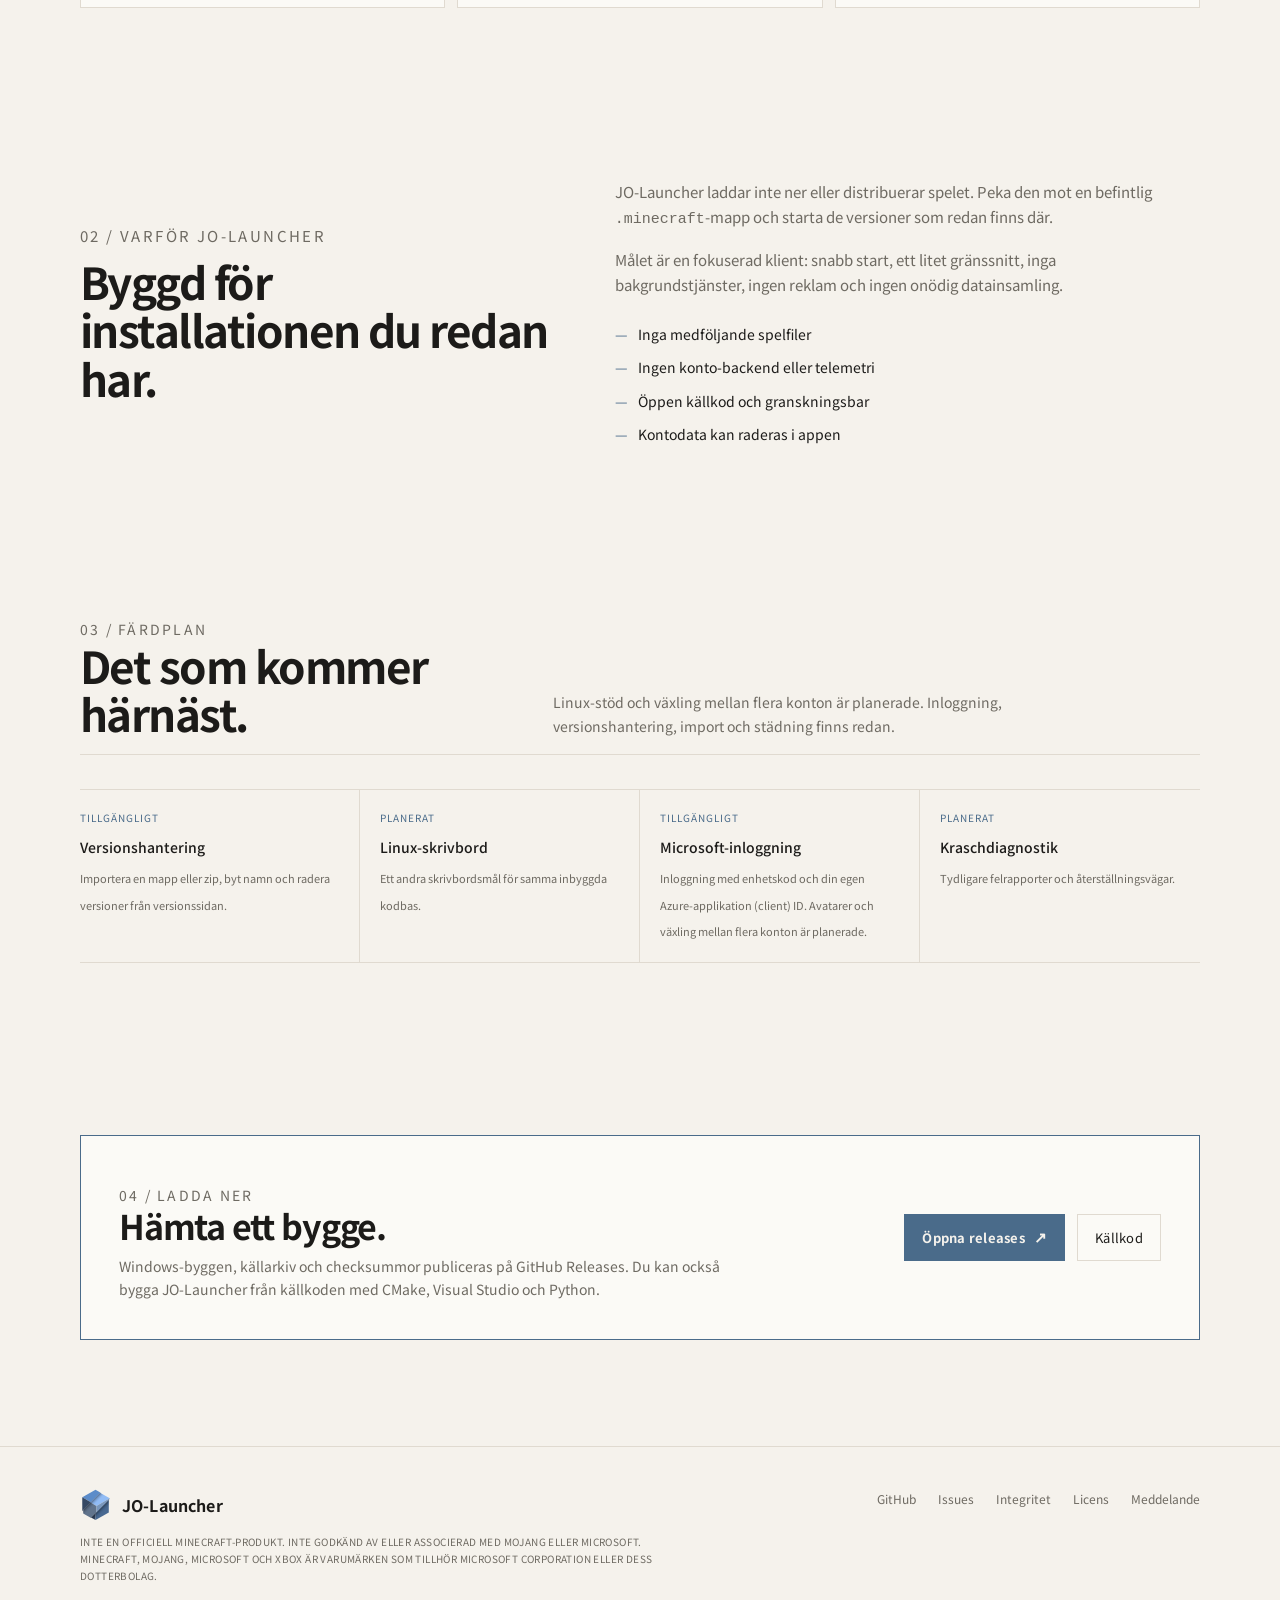
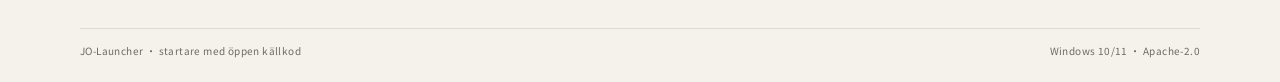
==== commit 17b59df4: "功能: 新图标管线、三语站点与独立关于页 图标  新增 assets/icon/cube.svg：无底板的立方体，作为几何的唯一来源。配套新增 tools/compose-app-icons.py，从" ====
--- a/site/sv.html
+++ b/site/sv.html
@@ -3,11 +3,20 @@
 <head>
   <meta charset="utf-8">
   <meta name="viewport" content="width=device-width, initial-scale=1">
-  <meta name="theme-color" content="#0e0f12">
+  <meta name="theme-color" content="#0e0f12" media="(prefers-color-scheme: dark)">
+  <meta name="theme-color" content="#f5f2ec" media="(prefers-color-scheme: light)">
   <meta name="description" content="JO-Launcher är en lättviktig startare med öppen källkod för Minecraft: Java Edition.">
   <title>JO-Launcher — en lättare Minecraft: Java Edition-startare</title>
-  <link rel="icon" href="assets/favicon.ico">
+  <link rel="icon" type="image/svg+xml" href="assets/icon.svg">
+  <link rel="icon" type="image/x-icon" href="assets/favicon.ico">
+  <script>
+    try {
+      var t = localStorage.getItem("jol-theme");
+      if (t === "dark" || t === "light") document.documentElement.setAttribute("data-theme", t);
+    } catch (e) {}
+  </script>
   <link rel="stylesheet" href="style.css">
+  <script src="theme.js" defer></script>
 </head>
 <body>
   <a class="skip" href="#main">Hoppa till innehållet</a>
@@ -22,8 +31,14 @@
         <a href="#download">Ladda ner</a>
         <a href="https://github.com/JO-Beacon/JO-Launcher" target="_blank" rel="noopener">GitHub ↗</a>
       </nav>
+      <div class="theme" role="group" aria-label="Tema">
+        <button type="button" data-theme-set="system" aria-pressed="true">Auto</button>
+        <button type="button" data-theme-set="dark" aria-pressed="false">Mörkt</button>
+        <button type="button" data-theme-set="light" aria-pressed="false">Ljust</button>
+      </div>
       <div class="lang" aria-label="Språk">
-        <a href="index.html">EN</a>
+        <a href="en.html">EN</a>
+        <a href="index.html">中文</a>
         <a class="active" href="sv.html" aria-current="page">SV</a>
       </div>
     </div>
@@ -121,12 +136,12 @@
           <p class="section-kicker">03 / Färdplan</p>
           <h2>Det som kommer härnäst.</h2>
         </div>
-        <p>Linux-stöd och kontoverktyg är planerade. Versionshantering, import och städning finns redan.</p>
+        <p>Linux-stöd och växling mellan flera konton är planerade. Inloggning, versionshantering, import och städning finns redan.</p>
       </div>
       <div class="roadmap">
         <div><span>TILLGÄNGLIGT</span><strong>Versionshantering</strong><small>Importera en mapp eller zip, byt namn och radera versioner från versionssidan.</small></div>
         <div><span>PLANERAT</span><strong>Linux-skrivbord</strong><small>Ett andra skrivbordsmål för samma inbyggda kodbas.</small></div>
-        <div><span>PLANERAT</span><strong>Kontoverktyg</strong><small>Avatarer och växling mellan konton.</small></div>
+        <div><span>TILLGÄNGLIGT</span><strong>Microsoft-inloggning</strong><small>Inloggning med enhetskod och din egen Azure-applikation (client) ID. Avatarer och växling mellan flera konton är planerade.</small></div>
         <div><span>PLANERAT</span><strong>Kraschdiagnostik</strong><small>Tydligare felrapporter och återställningsvägar.</small></div>
       </div>
     </section>
@@ -136,7 +151,7 @@
         <div>
           <p class="section-kicker">04 / Ladda ner</p>
           <h2>Hämta ett bygge.</h2>
-          <p>Windows-byggen, källarkiv och checksummor publiceras på GitHub Releases. Du kan också bygga JO-Launcher från källkoden med CMake och Visual Studio.</p>
+          <p>Windows-byggen, källarkiv och checksummor publiceras på GitHub Releases. Du kan också bygga JO-Launcher från källkoden med CMake, Visual Studio och Python.</p>
         </div>
         <div class="actions">
           <a class="btn primary" href="https://github.com/JO-Beacon/JO-Launcher/releases" target="_blank" rel="noopener">Öppna releases <span>↗</span></a>
--- a/site/style.css
+++ b/site/style.css
@@ -19,6 +19,107 @@
   --max: 1120px;
 }
 
+/* 浅色：取软件里 paletteFor(false) 的同一组值，
+   bg/surface/border/text/secondary/accent 逐项对应，不另配色。
+   下面两处的变量必须一模一样：一处是手动选浅色，一处是跟随系统且没手选。 */
+:root[data-theme="light"] {
+  color-scheme: light;
+  --bg: #f5f2ec;
+  --surface: #fbfaf6;
+  --surface-2: #f2eee7;
+  --border: #e0dad0;
+  --text: #1c1b19;
+  --secondary: #6e6a62;
+  --accent: #4a6b8a;
+  --accent-soft: #33506b;
+  --danger: #a8563f;
+}
+
+@media (prefers-color-scheme: light) {
+  :root:not([data-theme="dark"]) {
+    color-scheme: light;
+    --bg: #f5f2ec;
+    --surface: #fbfaf6;
+    --surface-2: #f2eee7;
+    --border: #e0dad0;
+    --text: #1c1b19;
+    --secondary: #6e6a62;
+    --accent: #4a6b8a;
+    --accent-soft: #33506b;
+    --danger: #a8563f;
+  }
+}
+
+/* 主题过渡：参数与软件的切换动画一致（platform/win32/app.cpp 的 animate_theme：
+   220ms，缓动 1-(1-t)²，用同形状的贝塞尔代替）。
+   把颜色变量注册成可插值的 <color>，切换时整页一起渐变，而不是逐条属性各配一遍。 */
+@property --bg {
+  syntax: "<color>";
+  inherits: true;
+  initial-value: #0e0f12;
+}
+
+@property --surface {
+  syntax: "<color>";
+  inherits: true;
+  initial-value: #16181d;
+}
+
+@property --surface-2 {
+  syntax: "<color>";
+  inherits: true;
+  initial-value: #1b1e24;
+}
+
+@property --border {
+  syntax: "<color>";
+  inherits: true;
+  initial-value: #262a31;
+}
+
+@property --text {
+  syntax: "<color>";
+  inherits: true;
+  initial-value: #e6e3dc;
+}
+
+@property --secondary {
+  syntax: "<color>";
+  inherits: true;
+  initial-value: #8a8f98;
+}
+
+@property --accent {
+  syntax: "<color>";
+  inherits: true;
+  initial-value: #8aa0b8;
+}
+
+@property --accent-soft {
+  syntax: "<color>";
+  inherits: true;
+  initial-value: #b5c5d6;
+}
+
+@property --danger {
+  syntax: "<color>";
+  inherits: true;
+  initial-value: #c98a7a;
+}
+
+:root {
+  transition-property: --bg, --surface, --surface-2, --border, --text,
+    --secondary, --accent, --accent-soft, --danger;
+  transition-duration: 220ms;
+  transition-timing-function: cubic-bezier(0.25, 0.46, 0.45, 0.94);
+}
+
+@media (prefers-reduced-motion: reduce) {
+  :root {
+    transition: none;
+  }
+}
+
 * {
   box-sizing: border-box;
 }
@@ -91,20 +192,13 @@
   white-space: nowrap;
 }
 
+/* 品牌标记：直接用立方体本身（无底板），深浅主题共用同一份，
+   因为立方体靠自身明暗区分体块，不依赖背景色 */
 .mark {
-  width: 16px;
-  height: 16px;
-  border: 1px solid var(--accent);
-  transform: rotate(45deg);
+  width: 32px;
+  height: 32px;
   display: inline-block;
-  position: relative;
-}
-
-.mark::after {
-  content: "";
-  position: absolute;
-  inset: 4px;
-  background: var(--accent);
+  background: url("assets/mark.svg") center / contain no-repeat;
 }
 
 nav {
@@ -138,6 +232,42 @@
 .lang a.active {
   background: var(--surface-2);
   color: var(--accent-soft);
+}
+
+/* 主题三态切换：自动 / 深色 / 浅色，外观与语言切换保持一致 */
+.theme {
+  display: inline-flex;
+  border: 1px solid var(--border);
+  font-size: 11px;
+  letter-spacing: 0.08em;
+  text-transform: uppercase;
+}
+
+.theme button {
+  appearance: none;
+  margin: 0;
+  border: 0;
+  padding: 4px 9px;
+  background: none;
+  color: var(--secondary);
+  font: inherit;
+  letter-spacing: inherit;
+  text-transform: inherit;
+  cursor: pointer;
+}
+
+.theme button:hover {
+  color: var(--text);
+}
+
+.theme button[aria-pressed="true"] {
+  background: var(--surface-2);
+  color: var(--accent-soft);
+}
+
+.theme button:focus-visible {
+  outline: 1px solid var(--accent);
+  outline-offset: -2px;
 }
 
 main {
